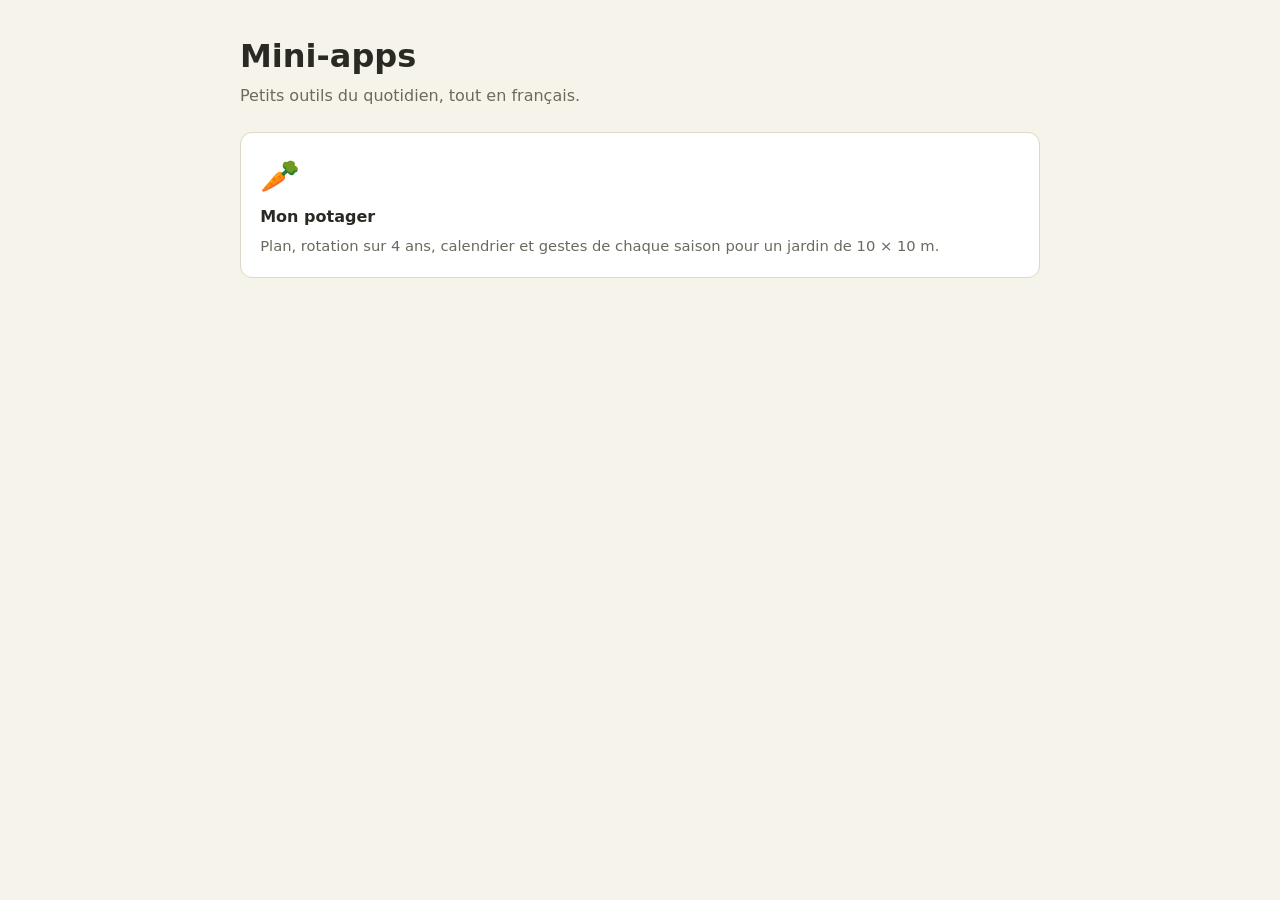
==== index.html @ ce04f98e "Add potager mini-app and GitHub Pages workflow Interactive French guide for a 10x10 m vegetable gard" ====
<!doctype html>
<html lang="fr">
<head>
  <meta charset="utf-8">
  <meta name="viewport" content="width=device-width, initial-scale=1">
  <title>Mini-apps</title>
  <style>
    :root { --bg:#f6f3ea; --card:#fff; --text:#2a2a24; --muted:#6b6a5e; --line:#ddd8c6; --accent:#2f7d4a; }
    @media (prefers-color-scheme: dark) { :root { --bg:#1b1c18; --card:#26271f; --text:#ecebe2; --muted:#a3a291; --line:#3a3b30; --accent:#6cc38a; } }
    body { margin:0; font:16px/1.5 system-ui,-apple-system,sans-serif; background:var(--bg); color:var(--text); }
    main { max-width:800px; margin:0 auto; padding:2rem 16px; }
    h1 { margin:0 0 .25rem; }
    p.lead { color:var(--muted); margin-top:0; }
    .grid { display:grid; gap:1rem; grid-template-columns:repeat(auto-fit,minmax(240px,1fr)); margin-top:1.5rem; }
    a.app { display:block; padding:1.2rem; background:var(--card); border:1px solid var(--line); border-radius:12px; text-decoration:none; color:inherit; }
    a.app:hover { border-color:var(--accent); }
    a.app .e { font-size:2rem; }
    a.app strong { display:block; margin:.3rem 0; }
    a.app span { color:var(--muted); font-size:.92rem; }
  </style>
</head>
<body>
  <main>
    <h1>Mini-apps</h1>
    <p class="lead">Petits outils du quotidien, tout en français.</p>
    <div class="grid">
      <a class="app" href="potager/">
        <div class="e">🥕</div>
        <strong>Mon potager</strong>
        <span>Plan, rotation sur 4 ans, calendrier et gestes de chaque saison pour un jardin de 10 × 10 m.</span>
      </a>
    </div>
  </main>
</body>
</html>
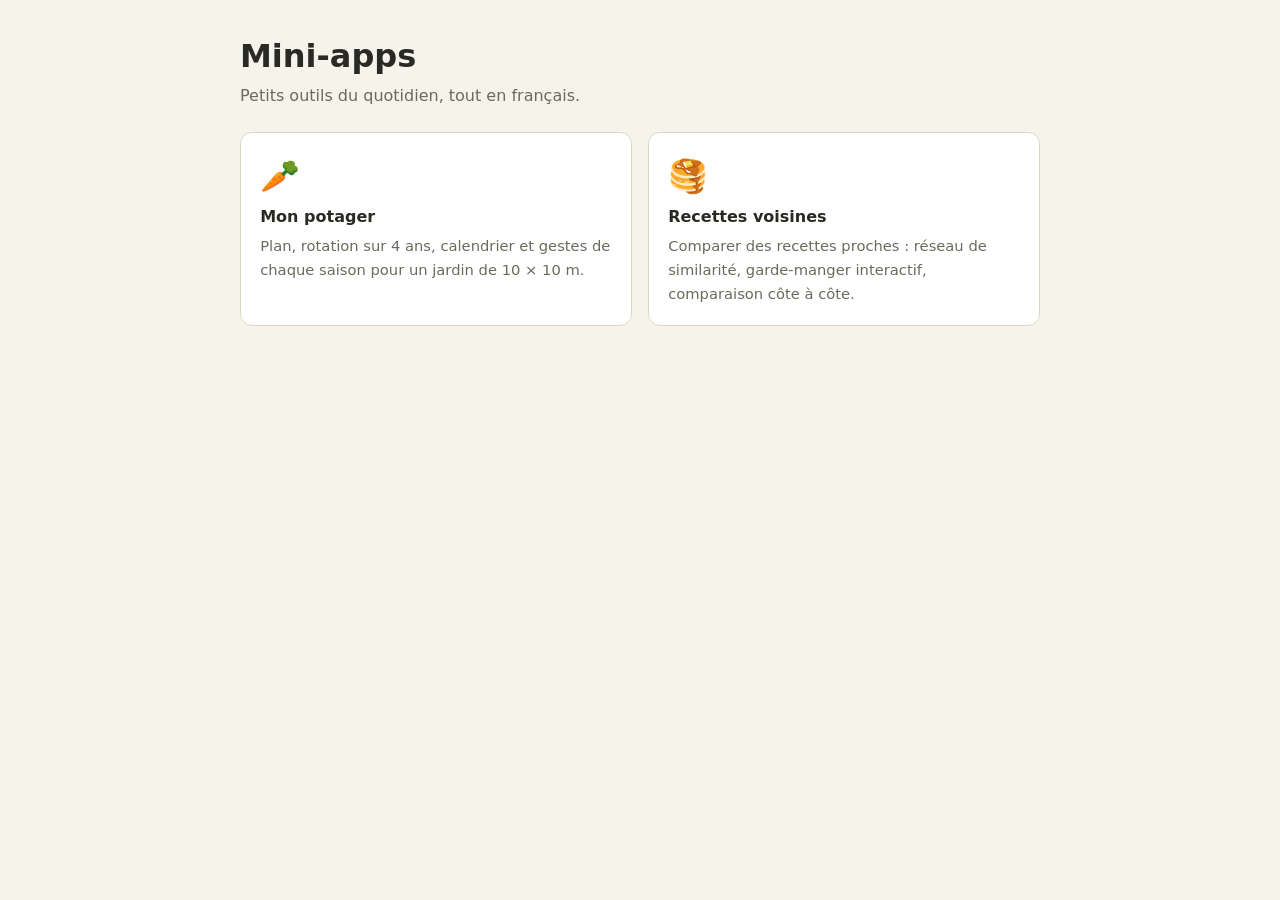
==== commit b980d0a3: "Add recettes mini-app: recipe similarity explorer Pantry view with unlock suggestions, force-directe" ====
--- a/index.html
+++ b/index.html
@@ -29,6 +29,11 @@
         <strong>Mon potager</strong>
         <span>Plan, rotation sur 4 ans, calendrier et gestes de chaque saison pour un jardin de 10 × 10 m.</span>
       </a>
+      <a class="app" href="recettes/">
+        <div class="e">🥞</div>
+        <strong>Recettes voisines</strong>
+        <span>Comparer des recettes proches : réseau de similarité, garde-manger interactif, comparaison côte à côte.</span>
+      </a>
     </div>
   </main>
 </body>
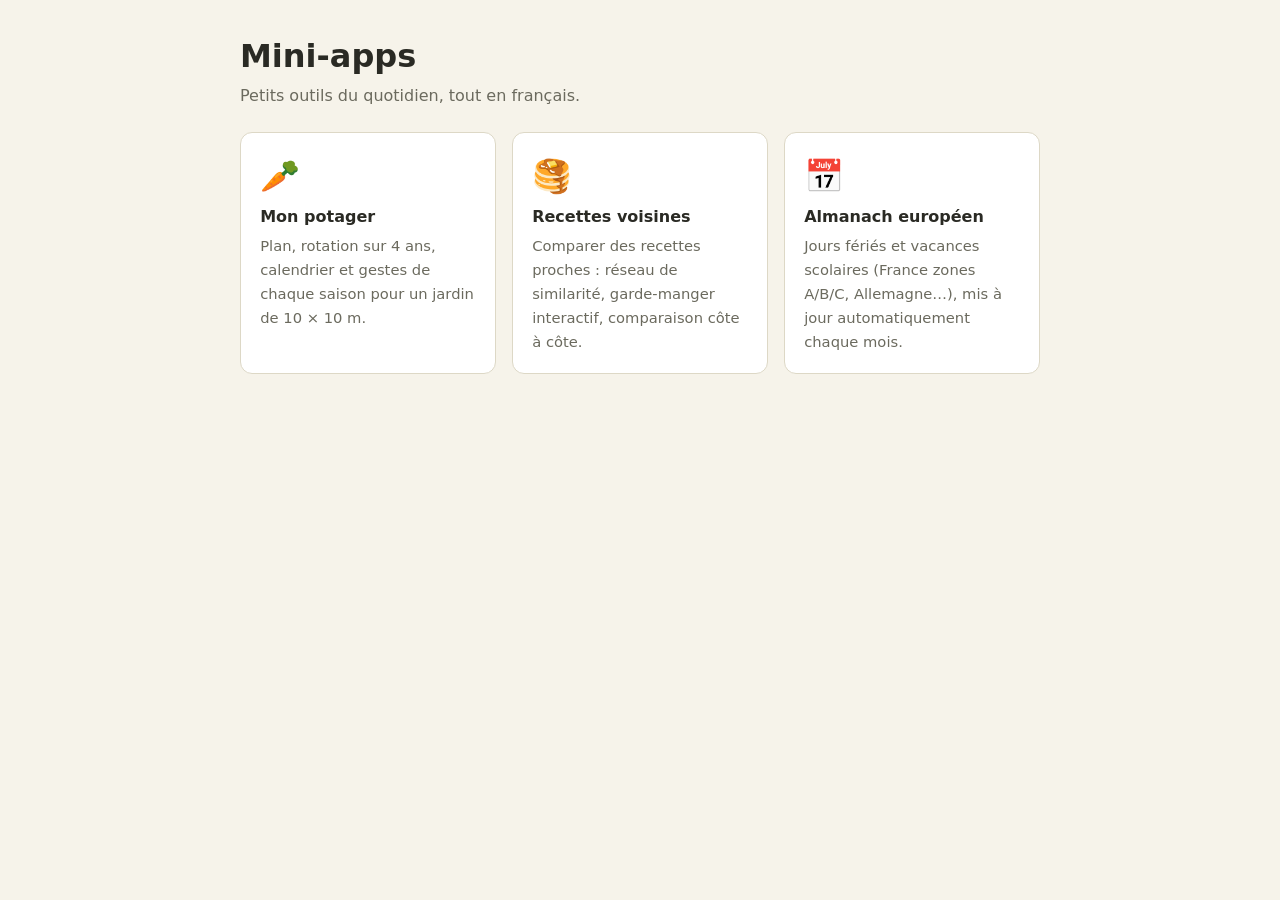
==== commit 88fd9d53: "Add almanach app (public and school holidays) Public holidays for FR, DE, ES, IT, GB and school holi" ====
--- a/index.html
+++ b/index.html
@@ -34,6 +34,11 @@
         <strong>Recettes voisines</strong>
         <span>Comparer des recettes proches : réseau de similarité, garde-manger interactif, comparaison côte à côte.</span>
       </a>
+      <a class="app" href="almanach/">
+        <div class="e">📅</div>
+        <strong>Almanach européen</strong>
+        <span>Jours fériés et vacances scolaires (France zones A/B/C, Allemagne…), mis à jour automatiquement chaque mois.</span>
+      </a>
     </div>
   </main>
 </body>
